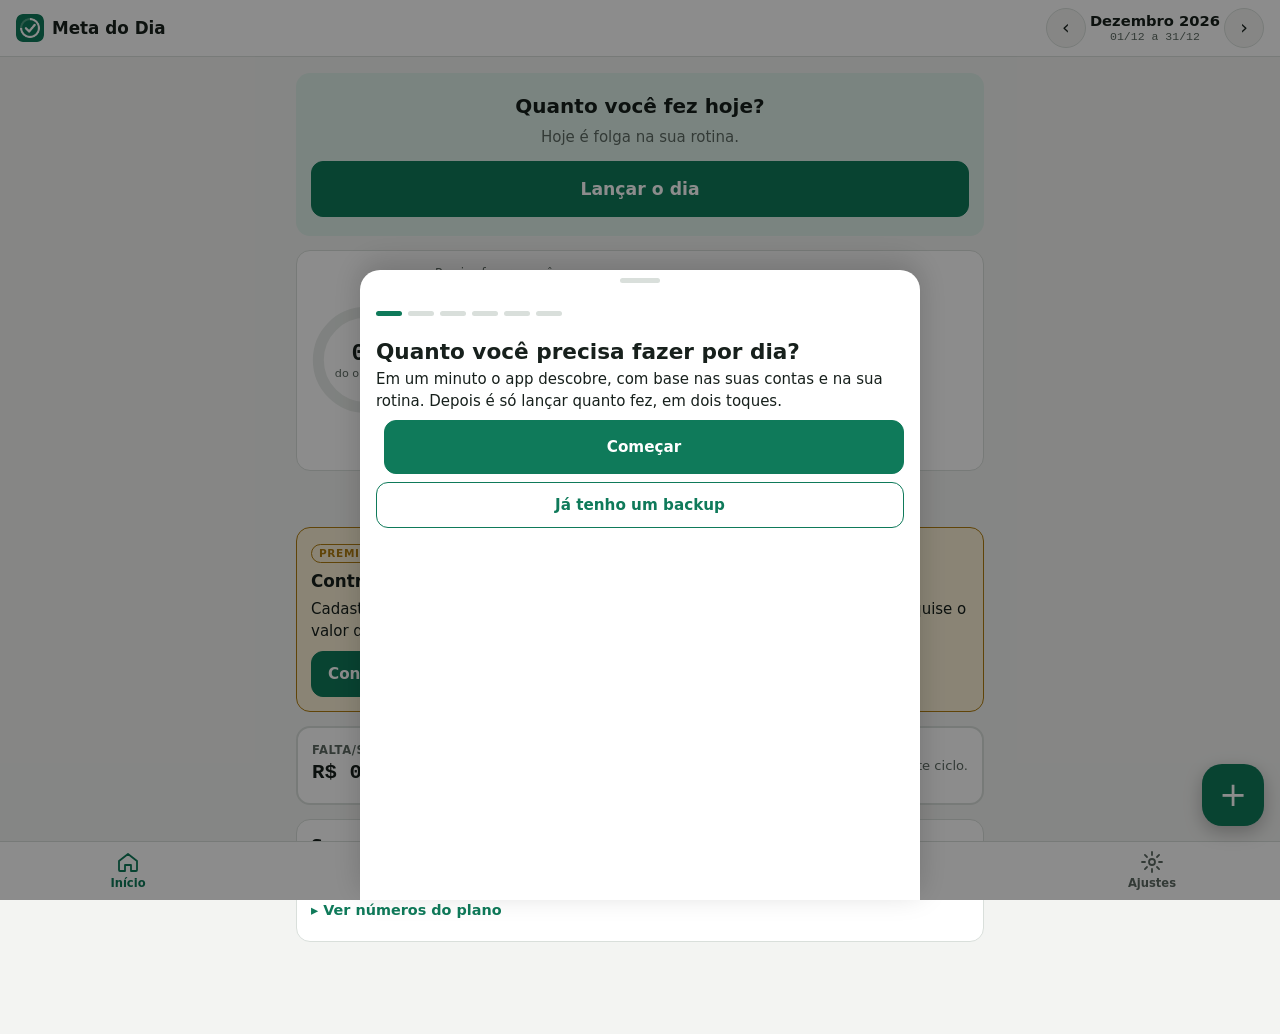
==== index.html @ c52a78ba "Publica o app Meta do Dia (PWA) Co-Authored-By: Claude Opus 5.5 <noreply@anthropic.com> Claude-Sessi" ====
<!DOCTYPE html>
<html lang="pt-BR">
<head>
<meta charset="UTF-8">
<meta name="viewport" content="width=device-width, initial-scale=1, viewport-fit=cover">
<title>Meta do Dia</title>
<meta name="description" content="Controle diário para motoristas de aplicativo: quanto faturar por dia para pagar todas as contas do mês.">
<meta name="theme-color" content="#0f7a5a">
<link rel="manifest" href="manifest.webmanifest">
<link rel="icon" href="icons/icon-192.png" type="image/png">
<link rel="apple-touch-icon" href="icons/icon-192.png">
<link rel="stylesheet" href="styles.css">
</head>
<body>
<header class="top">
  <div class="brand"><img src="icons/icon-192.png" alt="" width="28" height="28"><span>Meta do Dia</span><span class="pro-tag" id="proTag" hidden>Premium</span></div>
  <div class="cyc" aria-label="Ciclo">
    <button type="button" id="cPrev" class="ib" aria-label="Ciclo anterior">‹</button>
    <div class="cyc-txt"><strong id="cNome">–</strong><span id="cDatas" class="num"></span></div>
    <button type="button" id="cNext" class="ib" aria-label="Próximo ciclo">›</button>
  </div>
</header>

<main class="wrap">
  <!-- INÍCIO -->
  <section class="view" data-view="inicio">
    <div class="card hero" id="hero">
      <p class="hero-q">Quanto você fez hoje?</p>
      <p class="hero-meta" id="heroMeta"></p>
      <button type="button" class="btn big" id="heroBtn">Lançar o dia</button>
      <div class="pend" id="pend" hidden><span class="muted">Faltou lançar:</span><div class="chips" id="pendChips"></div></div>
    </div>

    <div class="ring-card card">
      <svg class="ring" viewBox="0 0 120 120" aria-hidden="true"><circle cx="60" cy="60" r="52" class="ring-bg"/><circle cx="60" cy="60" r="52" class="ring-fg" id="ringFg"/></svg>
      <div class="ring-txt"><span class="num" id="pPct">0%</span><small>do objetivo</small></div>
      <dl class="ring-kv">
        <dt>Precisa fazer no mês</dt><dd class="num" id="tObj">–</dd>
        <dt>Por dia de trabalho</dt><dd class="num" id="tDia">–</dd>
        <dt>Feito</dt><dd class="num" id="tFeito">–</dd>
        <dt>Falta</dt><dd class="num" id="tFalta">–</dd>
      </dl>
    </div>
    <p class="muted center" id="tFaltaNote"></p>

    <div class="card upsell" id="upInicio">
      <span class="pro-tag">Premium</span>
      <h2>Controle suas finanças completas</h2>
      <p>Cadastre cartões, empréstimos, aluguel e dívidas parceladas, um por um. E pesquise o valor do seu carro na Tabela FIPE, o IPVA e os preços de oficinas perto de você.</p>
      <button type="button" class="btn" data-premium>Conhecer o Premium</button>
    </div>

    <div class="card fs" id="fsBox">
      <div><span class="lbl">Falta/Sobra nos dias lançados</span><span class="val num" id="tFS">–</span></div>
      <span class="note" id="tFSNote"></span>
    </div>

    <div class="card" id="porApp" hidden>
      <h2>Quanto veio de cada aplicativo</h2>
      <dl class="kv" id="porAppKv"></dl>
    </div>

    <div class="card" id="analise">
      <h2>Seu plano dá conta?</h2>
      <p id="aPlano"></p>
      <details class="mais"><summary>Ver números do plano</summary><dl class="kv" id="aKv"></dl></details>
    </div>
  </section>

  <!-- DIAS -->
  <section class="view" data-view="dias" hidden>
    <p class="muted">Toque num dia para lançar ou corrigir.</p>
    <div class="list" id="rows"></div>
  </section>

  <!-- CONTAS -->
  <section class="view" data-view="contas" hidden>
    <div class="card">
      <h2>Resumo de <span id="resumoNome"></span></h2>
      <dl class="kv" id="resumoContas"></dl>
    </div>

    <div class="card">
      <div class="h-row"><h2>Custos do carro</h2><button type="button" class="btn tiny" id="btnPesquisa">Pesquisar preços <span class="pro-mini">PRO</span></button></div>
      <p class="muted">Toque num atalho para adicionar. O combustível fica separado, abaixo.</p>
      <div class="chips add" id="chipsCarro"></div>
      <div id="listaCarro" class="items"></div>
    </div>

    <div class="card">
      <h2>Combustível e custo por km</h2>
      <p class="muted">No lançamento do dia você informa quanto gastou de combustível. O app calcula a sua média por km.</p>
      <div id="combBox" class="wz-st"></div>
      <p class="muted" id="combReal"></p>
      <div id="rkmBox" class="wz-st"></div>
      <p class="muted" id="rkmReal"></p>
      <dl class="kv" id="kmRes"></dl>
      <p class="muted" id="kmDica"></p>
      <p class="muted">Óleo, pneus e alinhamento podem ser cadastrados "a cada X km" em Custos do carro. Eles entram aqui.</p>
    </div>

    <!-- Grátis: um número só -->
    <div class="card" id="cardCasa">
      <h2>Sua meta mensal</h2>
      <label>Quanto quer que sobre no mês (R$)<input type="text" inputmode="decimal" id="cfgRetirada" placeholder="0,00"></label>
      <p class="muted">O que você quer tirar limpo, depois do carro e do combustível, para pagar suas contas e para você. O app soma com os custos do carro e calcula quanto fazer por dia e por mês.</p>
    </div>
    <div class="card upsell" id="cardUpsell">
      <h2>Deseja ter controle das suas finanças completas?</h2>
      <p>Com o Premium você cadastra cada conta separada: cartões de crédito, empréstimos, aluguel, contas de casa e dívidas parceladas, e o app avisa quando cada uma termina.</p>
      <button type="button" class="btn" data-premium>Conhecer o Premium</button>
    </div>

    <!-- Premium: finanças completas -->
    <div id="premiumContas" hidden>
      <div class="card">
        <h2>Contas da casa e dívidas</h2>
        <div class="chips add" id="chipsCasa"></div>
        <div id="listaCasa" class="items"></div>
      </div>
      <div class="card">
        <h2>Faturas e contas só de <span class="nomeCiclo"></span></h2>
        <p class="muted">Valores que mudam todo mês, como a fatura de cada cartão.</p>
        <div id="listaExtra" class="items"></div>
        <div class="row-btns">
          <button type="button" class="btn ghost" id="addExtra">+ Fatura ou conta</button>
          <button type="button" class="btn ghost" id="copiaExtra">Copiar do ciclo anterior</button>
        </div>
      </div>
      <div class="card">
        <h2>Outras entradas</h2>
        <p class="muted">Salário, pensão, aluguel recebido. Reduz o que você precisa faturar.</p>
        <div id="listaEnt" class="items"></div>
        <button type="button" class="btn ghost" id="addEnt">+ Entrada</button>
      </div>
    </div>
  </section>

  <!-- ROTINA -->
  <section class="view" data-view="rotina" hidden>
    <div class="card">
      <h2>Dias que você roda</h2>
      <p class="muted">Toque no dia para ligar ou desligar. Ajuste as horas e quanto faz por hora com − e +.</p>
      <div id="rotina" class="rot"></div>
      <p class="sum" id="rotSoma"></p>
    </div>
    <div class="card">
      <h2>Datas especiais</h2>
      <p class="muted">Jogos, shows, feriados. A meta da data especial substitui a da rotina naquele dia.</p>
      <div id="listaEsp" class="items"></div>
      <button type="button" class="btn ghost" id="addEsp">+ Data especial</button>
    </div>
  </section>

  <!-- AJUSTES -->
  <section class="view" data-view="ajustes" hidden>
    <div class="card" id="cardPremium"></div>
    <div class="card">
      <h2>Ciclo</h2>
      <p class="muted">O ciclo é o seu "mês": vai do dia em que as contas vencem até a véspera do próximo vencimento.</p>
      <div class="chips" id="chipsDia"></div>
      <p class="muted" id="cfgDiaDica"></p>
      <label>Começar a contar em <span class="opt">opcional</span><input type="date" id="cfgInicio"></label>
    </div>
    <div class="card">
      <h2>Backup</h2>
      <p class="muted">Seus dados ficam só neste celular. Faça um backup de vez em quando e guarde no Drive ou no WhatsApp.</p>
      <div class="row-btns">
        <button type="button" class="btn" id="bkExport">Salvar backup</button>
        <label class="btn ghost file">Importar backup<input type="file" id="bkImport" accept="application/json,.json"></label>
      </div>
      <p class="status" id="bkStatus" role="status"></p>
    </div>
    <div class="card">
      <h2>Aparência</h2>
      <div class="seg" id="tema" role="radiogroup" aria-label="Tema">
        <button type="button" data-t="auto">Automático</button><button type="button" data-t="light">Claro</button><button type="button" data-t="dark">Escuro</button>
      </div>
    </div>
    <div class="card">
      <h2>Sobre</h2>
      <p class="muted">Meta do Dia não tem ligação com Uber, 99, inDrive ou outra empresa. Seus dados ficam no seu aparelho. <a href="privacidade.html">Política de privacidade</a>.</p>
      <div class="row-btns">
        <button type="button" class="btn ghost" id="refazer">Refazer configuração inicial</button>
        <button type="button" class="btn danger" id="apagar">Apagar todos os dados</button>
      </div>
    </div>
  </section>
</main>

<button type="button" class="fab" id="fab" aria-label="Lançar o dia">+</button>

<nav class="tabbar" id="tabbar" aria-label="Seções">
  <button type="button" data-go="inicio"><svg viewBox="0 0 24 24" aria-hidden="true"><path d="M3 11l9-7 9 7v9a1 1 0 0 1-1 1h-5v-6H9v6H4a1 1 0 0 1-1-1z"/></svg>Início</button>
  <button type="button" data-go="dias"><svg viewBox="0 0 24 24" aria-hidden="true"><path d="M4 5h16v15H4zM4 9h16M8 3v4M16 3v4"/></svg>Dias</button>
  <button type="button" data-go="contas"><svg viewBox="0 0 24 24" aria-hidden="true"><path d="M6 3h12v18l-3-2-3 2-3-2-3 2zM9 8h6M9 12h6"/></svg>Contas</button>
  <button type="button" data-go="rotina"><svg viewBox="0 0 24 24" aria-hidden="true"><circle cx="12" cy="12" r="9"/><path d="M12 7v5l3 2"/></svg>Rotina</button>
  <button type="button" data-go="ajustes"><svg viewBox="0 0 24 24" aria-hidden="true"><circle cx="12" cy="12" r="3"/><path d="M12 2v3M12 19v3M2 12h3M19 12h3M4.9 4.9l2.1 2.1M17 17l2.1 2.1M4.9 19.1L7 17M17 7l2.1-2.1"/></svg>Ajustes</button>
</nav>

<!-- Folha do teclado: lançar um dia -->
<div class="sheet" id="padSheet" hidden>
  <div class="sheet-bg" data-close></div>
  <div class="sheet-box" role="dialog" aria-modal="true" aria-labelledby="padTitulo">
    <div class="grab"></div>
    <div class="pad-head">
      <div><strong id="padTitulo">Hoje</strong><span class="muted" id="padSub"></span></div>
      <button type="button" class="ib" data-close aria-label="Fechar">✕</button>
    </div>
    <div class="chips" id="padDias"></div>
    <div class="seg sm" id="padModo" role="radiogroup" aria-label="Formato do lançamento"><button type="button" data-m="rapido">Rápido</button><button type="button" data-m="detalhado">Detalhado</button></div>
    <div id="padDet" hidden>
      <div class="pad-apps" id="padApps"></div>
      <div class="part-head"><span>Corridas particulares</span><button type="button" class="btn tiny" id="padAddPart">+ Corrida particular</button></div>
      <div id="padPart" class="parts"></div>
    </div>
    <div class="pad-fields">
      <button type="button" class="pf on" id="fVal"><small>Faturamento</small><output class="num" id="padDisplay">R$ 0,00</output></button>
      <button type="button" class="pf" id="fKm"><small>Km rodados</small><output class="num" id="padKmOut">0 km</output></button>
      <button type="button" class="pf" id="fComb"><small>Combustível</small><output class="num" id="padCombOut">R$ 0,00</output></button>
    </div>
    <p class="muted center pad-lucro" id="padLucro"></p>
    <div class="chips" id="padAtalhos"></div>
    <details class="mais" id="padMais"><summary>Horas rodadas <span class="opt">opcional</span></summary>
      <div class="stepper" id="padHoras"></div>
    </details>
    <div class="keys" id="keys"></div>
    <button type="button" class="btn big" id="padSalvar">Salvar</button>
  </div>
</div>

<!-- Folha genérica (configuração inicial, premium, pesquisa) -->
<div class="sheet" id="sheet" hidden>
  <div class="sheet-bg" data-close></div>
  <div class="sheet-box tall" role="dialog" aria-modal="true">
    <div class="grab"></div>
    <div id="sheetBody"></div>
  </div>
</div>

<div class="toast" id="toast" role="status" aria-live="polite" hidden></div>

<script src="premium.js"></script>
<script src="app.js"></script>
</body>
</html>
---- styles.css ----
/* Meta do Dia: fontes do sistema (funciona offline), cores em tokens, claro e escuro */
:root{
  --bg:#f3f4f2; --surface:#ffffff; --fg:#17201c; --muted:#5d6a63; --line:#d9dfdb;
  --accent:#0f7a5a; --accent-fg:#ffffff; --accent-soft:#dff1ea; --good:#137a43; --good-bg:#e3f4ea; --bad:#b4372b; --bad-bg:#fbe7e4;
  --warn:#9a5b00; --warn-bg:#fdf0d9; --chip:#e8ece9; --gold:#b07d10; --gold-bg:#fbf1d6;
  --font:system-ui,-apple-system,"Segoe UI",Roboto,sans-serif; --num:ui-monospace,"Roboto Mono",monospace;
  --shadow:0 -8px 30px rgba(0,0,0,.18);
  color-scheme:light;
}
@media (prefers-color-scheme:dark){:root:not([data-theme="light"]){
  --bg:#111614; --surface:#19201d; --fg:#e7ece9; --muted:#9aa8a0; --line:#2c3632;
  --accent:#3cc497; --accent-fg:#06140f; --accent-soft:#183a2e; --good:#5fd48f; --good-bg:#16301f; --bad:#ff8a7a; --bad-bg:#3a1c18;
  --warn:#f2b45a; --warn-bg:#3a2a12; --chip:#242d29; --gold:#e8bd55; --gold-bg:#352a10; --shadow:0 -8px 30px rgba(0,0,0,.5); color-scheme:dark}}
:root[data-theme="dark"]{
  --bg:#111614; --surface:#19201d; --fg:#e7ece9; --muted:#9aa8a0; --line:#2c3632;
  --accent:#3cc497; --accent-fg:#06140f; --accent-soft:#183a2e; --good:#5fd48f; --good-bg:#16301f; --bad:#ff8a7a; --bad-bg:#3a1c18;
  --warn:#f2b45a; --warn-bg:#3a2a12; --chip:#242d29; --gold:#e8bd55; --gold-bg:#352a10; --shadow:0 -8px 30px rgba(0,0,0,.5); color-scheme:dark}
*,*::before,*::after{box-sizing:border-box}
html{-webkit-text-size-adjust:100%}
body{margin:0;background:var(--bg);color:var(--fg);font-family:var(--font);font-size:15px;line-height:1.45;
  padding-bottom:calc(76px + env(safe-area-inset-bottom));-webkit-tap-highlight-color:transparent}
body.travado{overflow:hidden}
h2{font-size:1.05rem;margin:0 0 6px;font-weight:700}
h3{font-size:.95rem;margin:0 0 8px}
p{margin:0 0 8px}
.muted,.hint{color:var(--muted);font-size:.86rem}
.center{text-align:center}
.num{font-family:var(--num);font-variant-numeric:tabular-nums}
.opt{font-weight:400;color:var(--muted);font-size:.75rem}
a{color:var(--accent)}
button{font-family:inherit;color:inherit}
:focus-visible{outline:2px solid var(--accent);outline-offset:2px}
[hidden]{display:none!important}

.top{position:sticky;top:0;z-index:5;background:var(--surface);border-bottom:1px solid var(--line);
  padding:calc(8px + env(safe-area-inset-top)) 16px 8px;display:flex;align-items:center;justify-content:space-between;gap:10px}
.brand{display:flex;align-items:center;gap:8px;font-weight:800;font-size:1.05rem;min-width:0}
.brand img{border-radius:7px}
.pro-tag{font-size:.66rem;font-weight:800;letter-spacing:.06em;text-transform:uppercase;background:var(--gold-bg);color:var(--gold);border:1px solid var(--gold);padding:1px 7px;border-radius:999px}
.pro-mini{font-size:.62rem;font-weight:800;background:var(--gold-bg);color:var(--gold);padding:0 5px;border-radius:4px;margin-left:4px}
.cyc{display:flex;align-items:center;gap:4px}
.cyc-txt{display:grid;text-align:center;line-height:1.15;min-width:100px}
.cyc-txt strong{font-size:.92rem}
.cyc-txt span{font-size:.72rem;color:var(--muted)}
.ib{width:40px;height:40px;flex:none;border-radius:999px;border:1px solid var(--line);background:var(--bg);color:var(--fg);font-size:1.2rem;line-height:1;cursor:pointer}

.wrap{max-width:720px;margin:0 auto;padding:16px}
.view{display:grid;gap:14px}
.view>*,.items>*,.item>*,.r1>*,.r2>*{min-width:0}
.card{background:var(--surface);border:1px solid var(--line);border-radius:14px;padding:14px}
.h-row{display:flex;justify-content:space-between;align-items:center;gap:8px;margin-bottom:6px}
.h-row h2{margin:0}
.lnk{background:none;border:0;padding:0;color:var(--accent);font:inherit;font-weight:700;text-decoration:underline;cursor:pointer;text-align:left}

/* Início */
.hero{display:grid;gap:6px;text-align:center;padding:18px 14px;background:var(--accent-soft);border-color:transparent}
.hero-q{font-size:1.25rem;font-weight:800;margin:0}
.hero-meta{color:var(--muted);margin:0 0 6px}
.pend{display:grid;gap:6px;margin-top:6px;justify-items:center}
.ring-card{display:grid;grid-template-columns:120px 1fr;gap:14px;align-items:center;position:relative}
.ring{width:120px;height:120px;transform:rotate(-90deg)}
.ring circle{fill:none;stroke-width:12}
.ring-bg{stroke:var(--chip)}
.ring-fg{stroke:var(--accent);stroke-linecap:round;stroke-dasharray:326.73;stroke-dashoffset:326.73;transition:stroke-dashoffset .5s}
.ring-txt{position:absolute;left:14px;top:50%;width:120px;transform:translateY(-50%);display:grid;text-align:center;line-height:1.1}
.ring-txt span{font-size:1.5rem;font-weight:800}
.ring-txt small{font-size:.7rem;color:var(--muted)}
.ring-kv{display:grid;grid-template-columns:auto 1fr;gap:4px 10px;margin:0;font-size:.9rem}
.ring-kv dt{color:var(--muted)}
.ring-kv dd{margin:0;text-align:right;font-weight:700;overflow-wrap:anywhere}
.fs{display:flex;justify-content:space-between;align-items:center;gap:10px;flex-wrap:wrap;border-width:2px}
.fs>div{display:grid}
.fs .lbl{font-size:.72rem;text-transform:uppercase;letter-spacing:.05em;color:var(--muted);font-weight:700}
.fs .val{font-size:1.3rem;font-weight:800}
.fs .note{font-size:.82rem;color:var(--muted)}
.fs.pos{background:var(--good-bg);border-color:var(--good)} .fs.pos .val{color:var(--good)}
.fs.neg{background:var(--bad-bg);border-color:var(--bad)} .fs.neg .val{color:var(--bad)}
details.mais>summary{cursor:pointer;color:var(--accent);font-weight:700;font-size:.9rem;padding:6px 0;list-style:none}
details.mais>summary::-webkit-details-marker{display:none}
details.mais>summary::before{content:"▸ "}
details.mais[open]>summary::before{content:"▾ "}

.kv{display:grid;grid-template-columns:1fr auto;gap:6px 12px;margin:8px 0 0}
.kv dt{color:var(--muted);font-size:.9rem}
.kv dd{margin:0;text-align:right;font-family:var(--num);font-variant-numeric:tabular-nums}
.kv .tot{font-weight:800;color:var(--fg);border-top:1px solid var(--line);padding-top:8px;font-size:1rem}
.pos{color:var(--good)} .neg{color:var(--bad)} .warn-t{color:var(--warn);font-family:var(--font);font-size:.8rem;font-weight:700}

/* Botões, chips, campos */
label{display:grid;gap:4px;font-size:.82rem;color:var(--muted);font-weight:600}
input,select{font:1rem var(--font);padding:10px;border:1px solid var(--line);border-radius:10px;background:var(--bg);color:var(--fg);min-width:0;width:100%;min-height:46px}
input[inputmode="decimal"],input[inputmode="numeric"]{font-family:var(--num)}
.btn{font:700 .95rem var(--font);background:var(--accent);color:var(--accent-fg);border:1px solid var(--accent);border-radius:12px;padding:11px 16px;cursor:pointer;min-height:46px;display:inline-flex;align-items:center;justify-content:center;gap:4px;text-decoration:none}
.btn.big{min-height:56px;font-size:1.08rem;width:100%}
.btn.tiny{min-height:34px;padding:4px 10px;font-size:.8rem;border-radius:999px;background:transparent;color:var(--accent)}
.btn.ghost{background:transparent;color:var(--accent)}
.btn.danger{background:transparent;color:var(--bad);border-color:var(--bad)}
.btn:disabled{opacity:.45;cursor:not-allowed}
.btn.file{position:relative;overflow:hidden}
.btn.file input{position:absolute;inset:0;opacity:0;cursor:pointer}
.btn.wide{width:100%;margin-top:8px}
.row-btns{display:flex;flex-wrap:wrap;gap:8px}
.status{font-size:.85rem;color:var(--muted);min-height:1.2em;margin:8px 0 0}
.chips{display:flex;flex-wrap:wrap;gap:8px}
.chip{display:inline-flex;align-items:center;min-height:40px;padding:6px 14px;border-radius:999px;border:1px solid var(--line);background:var(--surface);color:var(--fg);font-size:.9rem;font-weight:600;cursor:pointer;text-decoration:none;position:relative}
.chip.on,.chip[aria-pressed="true"]{background:var(--accent);border-color:var(--accent);color:var(--accent-fg)}
.chip.ok{border-color:var(--good);color:var(--good);background:var(--good-bg)}
.chip.warn{border-color:var(--warn);color:var(--warn);background:var(--warn-bg)}
.chip.add{border-style:dashed;color:var(--accent);min-height:36px;font-size:.85rem;padding:4px 12px}
.chip.date input{position:absolute;inset:0;opacity:0;width:100%;min-height:0;cursor:pointer}
.chips.big .chip{min-height:48px;min-width:64px;justify-content:center;font-size:1rem}
.chips.add{margin:4px 0 10px}

.stepper{display:grid;gap:4px}
.stepper.inline{display:inline-grid}
.st-rot{font-size:.82rem;color:var(--muted);font-weight:600}
.st-box{display:grid;grid-template-columns:44px minmax(64px,1fr) 44px;align-items:center;border:1px solid var(--line);border-radius:12px;background:var(--bg);overflow:hidden}
.st-box button{height:44px;border:0;background:var(--chip);font-size:1.35rem;font-weight:700;cursor:pointer;color:var(--accent)}
.st-box button:active{background:var(--accent);color:var(--accent-fg)}
.st-box output{text-align:center;font-weight:700;font-size:.95rem;padding:0 4px;white-space:nowrap}
.slider-row{display:flex;align-items:center;gap:12px}
.slider-row input{flex:1;accent-color:var(--accent);min-height:44px;padding:0;border:0;background:none}
.slider-row b{font-size:1.2rem;min-width:3.2em;text-align:right}
.grid2{display:grid;grid-template-columns:repeat(2,minmax(0,1fr));gap:10px;margin:6px 0}
.grid3{display:grid;grid-template-columns:repeat(3,minmax(0,1fr));gap:8px;margin:6px 0}
.seg{display:flex;border:1px solid var(--line);border-radius:12px;overflow:hidden}
.seg button{flex:1;min-height:44px;border:0;background:transparent;color:var(--fg);font-weight:600;cursor:pointer}
.seg button[aria-checked="true"]{background:var(--accent);color:var(--accent-fg)}
.seg.sm button{min-height:38px;font-size:.85rem}

/* Dias */
.list{display:grid;gap:6px}
.day{display:grid;grid-template-columns:50px 1fr auto;gap:10px;align-items:center;background:var(--surface);border:1px solid var(--line);border-radius:12px;padding:10px;text-align:left;cursor:pointer;width:100%;font:inherit}
.day:disabled{cursor:default}
.day.off{opacity:.6}
.day.today{border-color:var(--accent);border-width:2px}
.day.pend{border-color:var(--warn)}
.day.pend .v{color:var(--warn);font-family:var(--font);font-weight:700;font-size:.85rem;background:var(--warn-bg);padding:4px 10px;border-radius:999px}
.day .d{display:grid;line-height:1.1;text-align:center}
.day .d b{font-family:var(--num);font-size:.98rem}
.day .d small{color:var(--muted);font-size:.72rem;text-transform:uppercase}
.day .p{min-width:0;display:grid;gap:1px}
.day .pl{font-size:.88rem;white-space:nowrap;overflow:hidden;text-overflow:ellipsis}
.day .mt{font-size:.78rem;color:var(--muted)}
.day .ac{font-size:.76rem}
.day .v{font-weight:700;text-align:right}
.chip-s{display:inline-block;font-size:.66rem;font-weight:800;padding:0 6px;border-radius:999px;background:var(--accent);color:var(--accent-fg);margin-right:4px;vertical-align:1px}

/* Listas editáveis */
.items{display:grid;gap:8px;margin:6px 0 10px}
.item{border:1px solid var(--line);border-radius:12px;background:var(--bg)}
details.item>summary{list-style:none;display:flex;justify-content:space-between;gap:10px;align-items:center;padding:12px;cursor:pointer;min-height:50px}
details.item>summary::-webkit-details-marker{display:none}
details.item>summary .nm{flex:1;min-width:0;overflow:hidden;text-overflow:ellipsis;white-space:nowrap;font-weight:600}
details.item>summary>.num{flex:none;font-size:.9rem}
details.item>summary::after{content:"▾";color:var(--muted)}
details.item[open]>summary::after{content:"▴"}
details.item[open]>summary{border-bottom:1px solid var(--line)}
details.item>:not(summary){margin:10px 10px 0}
details.item>:last-child{margin-bottom:10px}
.r1{display:grid;grid-template-columns:1fr 112px 44px;gap:8px;align-items:end}
.r1.code{grid-template-columns:1fr auto;margin-top:6px}
.r2{display:grid;grid-template-columns:repeat(2,minmax(0,1fr));gap:8px;align-items:end}
.item .eq{font-size:.78rem;color:var(--muted)}
.item .eq:empty{display:none}
.del{width:44px;height:46px;border-radius:10px;border:1px solid var(--line);background:var(--surface);color:var(--bad);font-size:1.05rem;cursor:pointer}
.tg{font-size:.66rem;font-weight:700;padding:1px 6px;border-radius:999px;background:var(--chip);color:var(--muted);vertical-align:1px}
.empty{color:var(--muted);font-size:.86rem;font-style:italic;margin:0}
.upsell{background:var(--gold-bg);border-color:var(--gold)}
.upsell h2{color:var(--fg)}

/* Rotina */
.rot{display:grid;gap:8px;margin-top:8px}
.rd{display:grid;grid-template-columns:64px 1fr 1fr;gap:8px;align-items:end}
.rd.off{grid-template-columns:64px 1fr}
.daytg{height:68px;border-radius:12px;border:1px solid var(--accent);background:var(--accent);color:var(--accent-fg);display:grid;place-content:center;cursor:pointer;line-height:1.2}
.daytg small{font-size:.68rem;font-family:var(--num)}
.rd.off .daytg{background:var(--surface);color:var(--muted);border:1px dashed var(--line);height:48px}
.rd .st-box{grid-template-columns:38px minmax(48px,1fr) 38px}
.rd .st-box button{height:42px}
.rd .st-rot{font-size:.72rem}
.sum{margin:12px 0 0;font-size:.9rem}

/* Barra inferior e botão + */
.tabbar{position:fixed;left:0;right:0;bottom:0;z-index:20;background:var(--surface);border-top:1px solid var(--line);
  display:grid;grid-template-columns:repeat(5,1fr);padding-bottom:env(safe-area-inset-bottom)}
.tabbar button{border:0;background:none;color:var(--muted);font-size:.72rem;font-weight:600;padding:8px 0 10px;display:grid;justify-items:center;gap:2px;cursor:pointer;min-height:58px}
.tabbar svg{width:24px;height:24px;fill:none;stroke:currentColor;stroke-width:1.8;stroke-linecap:round;stroke-linejoin:round}
.tabbar button[aria-current="page"]{color:var(--accent)}
.fab{position:fixed;right:16px;bottom:calc(74px + env(safe-area-inset-bottom));z-index:21;width:62px;height:62px;border-radius:20px;border:0;
  background:var(--accent);color:var(--accent-fg);font-size:2.1rem;font-weight:400;line-height:1;cursor:pointer;box-shadow:0 6px 18px rgba(0,0,0,.25)}

/* Folhas */
.sheet{position:fixed;inset:0;z-index:40;display:flex;align-items:flex-end;justify-content:center}
.sheet-bg{position:absolute;inset:0;background:rgba(0,0,0,.45)}
.sheet-box{position:relative;width:100%;max-width:560px;background:var(--surface);border-radius:20px 20px 0 0;box-shadow:var(--shadow);
  padding:8px 16px calc(16px + env(safe-area-inset-bottom));display:grid;gap:10px;max-height:94vh;overflow:auto;animation:sobe .2s ease-out}
.sheet-box.tall{min-height:70vh;align-content:start}
@keyframes sobe{from{transform:translateY(40px);opacity:.4}to{transform:none;opacity:1}}
@media (prefers-reduced-motion:reduce){.sheet-box{animation:none}}
.grab{width:40px;height:5px;border-radius:9px;background:var(--line);justify-self:center}
.pad-head{display:flex;justify-content:space-between;align-items:center;gap:8px}
.pad-head strong{font-size:1.15rem}
.pad-display{display:block;text-align:center;font-size:2.4rem;font-weight:800;padding:6px 0;letter-spacing:-.02em}
.pad-display.zero{color:var(--muted)}
.keys{display:grid;grid-template-columns:repeat(3,1fr);gap:8px}
.key{height:58px;border-radius:14px;border:0;background:var(--chip);font:700 1.5rem var(--num);cursor:pointer;color:var(--fg)}
.key:active{background:var(--accent);color:var(--accent-fg)}
.key.bs{font-family:var(--font);font-size:1.3rem}
@media (max-height:700px){.key{height:48px}.pad-display{font-size:2rem;padding:0}}

/* Configuração inicial, premium, pesquisa */
.wz-top{display:flex;justify-content:space-between;align-items:center;gap:8px;min-height:40px}
.dots{display:flex;gap:6px}
.dots i{width:26px;height:5px;border-radius:9px;background:var(--line)}
.dots i.on{background:var(--accent)}
.wz-h{font-size:1.35rem;line-height:1.2;margin:6px 0 4px}
.wz-nav{display:grid;grid-template-columns:auto 1fr;gap:8px;margin-top:8px}
.wz-nav .btn:last-child{min-height:54px}
.wz-vals{display:grid;gap:8px}
.wz-val{grid-template-columns:1fr 130px;align-items:center;color:var(--fg);font-size:.92rem}
.wz-val small{color:var(--muted);font-weight:400;display:block}
.wz-st{display:grid;gap:10px;margin-top:6px}
.big-in{display:flex;align-items:center;gap:8px;border:2px solid var(--accent);border-radius:14px;padding:4px 14px;background:var(--bg)}
.big-in span{font-size:1.4rem;color:var(--muted);font-weight:700}
.big-in input{border:0;background:none;font-size:1.8rem;font-weight:800;padding:8px 0}
.big-in input:focus-visible{outline:none}
.wz-res{display:grid;gap:4px;text-align:center;background:var(--accent-soft);border-radius:14px;padding:16px}
.wz-res>b{font-size:2rem;color:var(--accent)}
.beneficios{margin:0;padding-left:20px;display:grid;gap:8px}
.planos{display:grid;gap:8px}
.pq{border-top:1px solid var(--line);padding-top:12px;display:grid;gap:8px}
.pq-res{display:grid;gap:2px;align-content:end}
.pq-res b{font-size:1.3rem}

.toast{position:fixed;left:16px;right:16px;bottom:calc(148px + env(safe-area-inset-bottom));z-index:50;max-width:520px;margin:0 auto;
  background:var(--fg);color:var(--bg);border-radius:14px;padding:12px 14px;display:flex;align-items:center;justify-content:space-between;gap:10px;font-weight:600;box-shadow:0 6px 18px rgba(0,0,0,.3)}
.toast button{background:none;border:1px solid currentColor;color:inherit;border-radius:999px;padding:6px 12px;font-weight:700;cursor:pointer;white-space:nowrap}
.ring-card{grid-template-columns:110px 1fr}
.ring{width:110px;height:110px}
.ring-txt{width:110px}
.ring-kv{grid-template-columns:1fr;gap:0}
.ring-kv dt{font-size:.75rem}
.ring-kv dd{text-align:left;font-size:1.05rem;margin-bottom:6px}
.brand span{white-space:nowrap}
@media (max-width:440px){.top .pro-tag{display:none}}
.wz-res2{display:grid;grid-template-columns:1fr 1fr;gap:10px}
.wz-res2>div{display:grid;gap:2px;text-align:center;background:var(--accent-soft);border-radius:14px;padding:14px 8px}
.wz-res2 b{font-size:1.45rem;color:var(--accent);overflow-wrap:anywhere}
.upsell .pro-tag{display:inline-block;margin-bottom:6px}
.chip.locked{color:var(--muted)}
.pad-fields{display:grid;grid-template-columns:1fr 1fr;gap:8px}
.pad-fields .pf:first-child{grid-column:1/-1}
.pf{display:grid;gap:0;text-align:left;border:2px solid var(--line);border-radius:14px;background:var(--bg);padding:8px 12px;cursor:pointer;min-width:0}
.pf small{font-size:.75rem;color:var(--muted);font-weight:700}
.pf output{font-size:1.7rem;font-weight:800;white-space:nowrap;overflow:hidden;text-overflow:ellipsis}
.pf.zero output{color:var(--muted)}
.pf.on{border-color:var(--accent);background:var(--surface)}
.pad-lucro{min-height:1.3em;margin:0;font-size:.85rem}
.treme{animation:treme .3s}
@keyframes treme{25%{transform:translateX(-6px)}75%{transform:translateX(6px)}}
#kmSt .st-box{grid-template-columns:38px minmax(48px,1fr) 38px}
@media (max-height:700px){.pf output{font-size:1.4rem}}
.pad-apps{display:grid;grid-template-columns:repeat(2,minmax(0,1fr));gap:8px}
.pf.sm{padding:6px 10px;border-width:2px}
.pf.sm output{font-size:1.15rem}
.pf.add{border-style:dashed;color:var(--accent);font-weight:700;align-content:center}
.pf.total{background:var(--accent-soft);border-color:transparent;cursor:default}
.part-head{display:flex;justify-content:space-between;align-items:center;margin-top:10px;font-weight:700;font-size:.9rem}
.parts{display:grid;gap:6px;margin-top:6px}
.part{display:grid;grid-template-columns:1fr auto 44px;gap:8px;align-items:center;background:var(--bg);border:1px solid var(--line);border-radius:12px;padding:6px 6px 6px 12px}
.part .nm{min-width:0;display:grid;font-size:.88rem;overflow:hidden;text-overflow:ellipsis;white-space:nowrap}
.part small{color:var(--muted);font-size:.75rem}
.part .del{height:40px}
/* Tela de venda do Premium */
.sheet-box.venda-box{padding-top:0}
.sheet-box.venda-box .grab{position:absolute;top:8px;left:50%;transform:translateX(-50%);z-index:1;background:rgba(255,255,255,.5)}
.venda{display:grid;gap:14px;margin:0 -16px}
.venda>*{margin:0 16px}
.v-hero{margin:0;padding:22px 16px 20px;background:linear-gradient(150deg,#0b5e45 0%,#0f7a5a 55%,#2a9a74 100%);color:#fff;border-radius:20px 20px 0 0}
.v-hero .ib{background:rgba(255,255,255,.15);border-color:transparent;color:#fff}
.v-hero .pro-tag{background:#f7d774;color:#4a3500;border-color:#f7d774}
.v-hero h2{font-size:1.5rem;line-height:1.2;margin:14px 0 8px;text-wrap:balance}
.v-hero p{margin:0;opacity:.92;font-size:.95rem}
.v-ok{background:var(--good-bg);color:var(--good);border-radius:12px;padding:12px}
.v-ben{display:grid;gap:12px}
.v-b{display:grid;grid-template-columns:44px 1fr;gap:12px;align-items:start}
.v-b b{font-size:1rem}
.v-b p{margin:2px 0 0;color:var(--muted);font-size:.88rem}
.v-ic{width:44px;height:44px;border-radius:12px;background:var(--accent-soft);color:var(--accent);display:grid;place-items:center}
.v-ic svg{width:24px;height:24px;fill:none;stroke:currentColor;stroke-width:1.8;stroke-linecap:round;stroke-linejoin:round}
.v-ancora{background:var(--gold-bg);border:1px solid var(--gold);border-radius:12px;padding:12px;font-size:.92rem;text-align:center}
.v-planos{display:grid;gap:10px}
.v-plano{position:relative;display:grid;grid-template-columns:22px 1fr auto;gap:10px;align-items:center;text-align:left;width:100%;padding:14px 12px;border:2px solid var(--line);border-radius:14px;background:var(--surface);cursor:pointer;font:inherit;color:var(--fg)}
.v-plano.on{border-color:var(--accent);background:var(--accent-soft)}
.v-radio{width:20px;height:20px;border-radius:50%;border:2px solid var(--line)}
.v-plano.on .v-radio{border:6px solid var(--accent)}
.v-nome,.v-preco{display:grid;line-height:1.25}
.v-nome small{color:var(--good);font-weight:700;font-size:.8rem}
.v-preco{text-align:right}
.v-preco b{font-size:1.1rem}
.v-preco small{color:var(--muted);font-size:.75rem}
.v-selo{position:absolute;top:-10px;right:12px;background:var(--gold);color:#fff;font-size:.68rem;font-weight:800;text-transform:uppercase;letter-spacing:.05em;padding:2px 8px;border-radius:999px}
:root[data-theme="dark"] .v-selo{color:#2a1f00}
.v-cta{font-size:1.1rem;min-height:58px;box-shadow:0 6px 18px rgba(15,122,90,.35)}
.v-conf{text-align:center;font-size:.8rem;color:var(--muted);margin:-4px 16px 0}
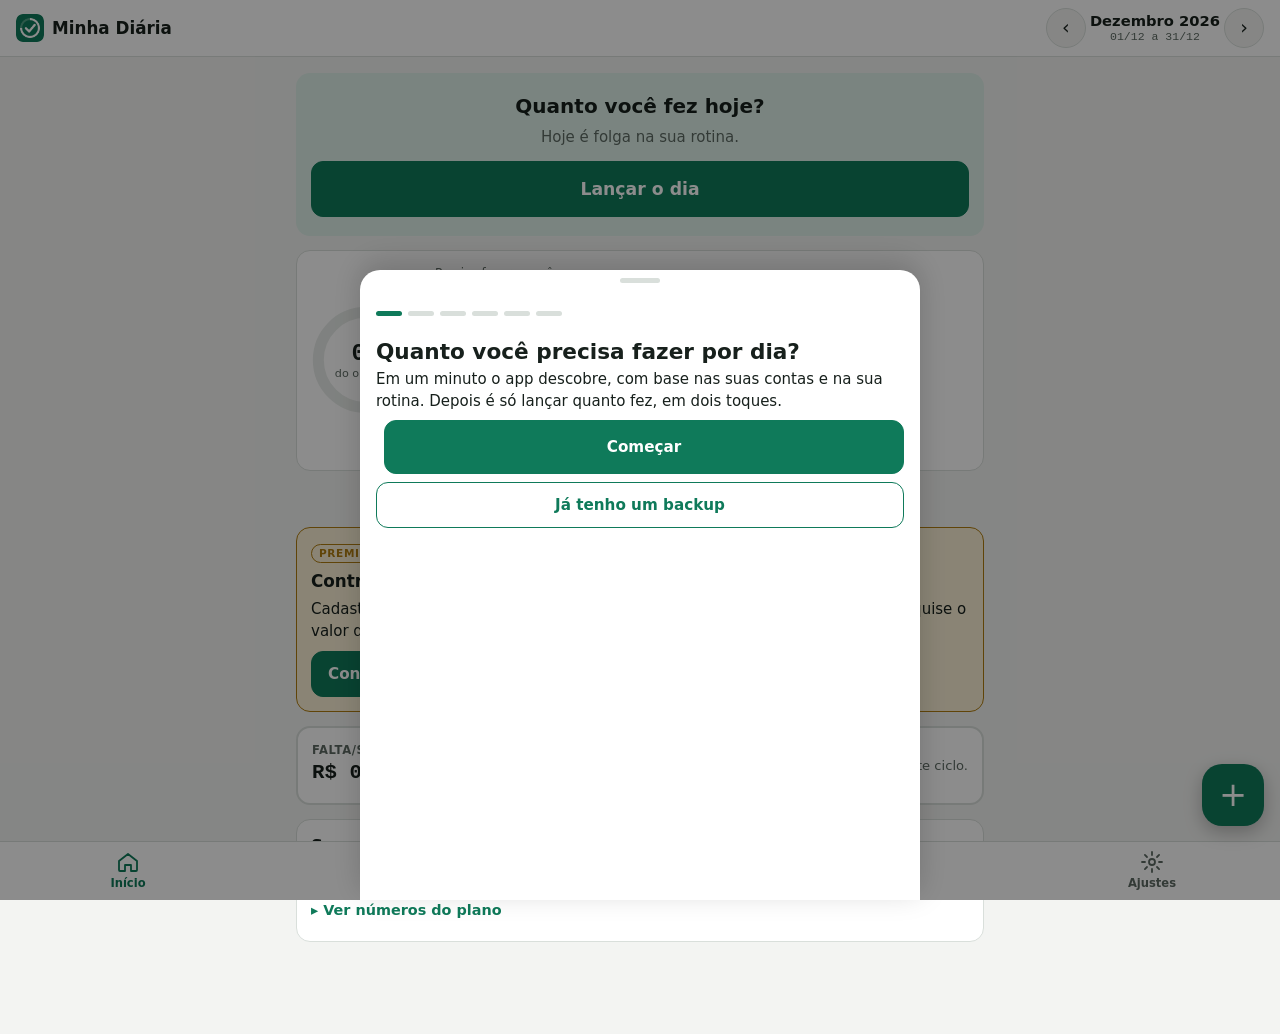
==== commit ff8614b3: "Renomeia o app para Minha Diária Co-Authored-By: Claude Opus 5.5 <noreply@anthropic.com> Claude-Sess" ====
--- a/index.html
+++ b/index.html
@@ -3,7 +3,7 @@
 <head>
 <meta charset="UTF-8">
 <meta name="viewport" content="width=device-width, initial-scale=1, viewport-fit=cover">
-<title>Meta do Dia</title>
+<title>Minha Diária</title>
 <meta name="description" content="Controle diário para motoristas de aplicativo: quanto faturar por dia para pagar todas as contas do mês.">
 <meta name="theme-color" content="#0f7a5a">
 <link rel="manifest" href="manifest.webmanifest">
@@ -13,7 +13,7 @@
 </head>
 <body>
 <header class="top">
-  <div class="brand"><img src="icons/icon-192.png" alt="" width="28" height="28"><span>Meta do Dia</span><span class="pro-tag" id="proTag" hidden>Premium</span></div>
+  <div class="brand"><img src="icons/icon-192.png" alt="" width="28" height="28"><span>Minha Diária</span><span class="pro-tag" id="proTag" hidden>Premium</span></div>
   <div class="cyc" aria-label="Ciclo">
     <button type="button" id="cPrev" class="ib" aria-label="Ciclo anterior">‹</button>
     <div class="cyc-txt"><strong id="cNome">–</strong><span id="cDatas" class="num"></span></div>
@@ -179,7 +179,7 @@
     </div>
     <div class="card">
       <h2>Sobre</h2>
-      <p class="muted">Meta do Dia não tem ligação com Uber, 99, inDrive ou outra empresa. Seus dados ficam no seu aparelho. <a href="privacidade.html">Política de privacidade</a>.</p>
+      <p class="muted">O app Minha Diária não tem ligação com Uber, 99, inDrive ou outra empresa. Seus dados ficam no seu aparelho. <a href="privacidade.html">Política de privacidade</a>.</p>
       <div class="row-btns">
         <button type="button" class="btn ghost" id="refazer">Refazer configuração inicial</button>
         <button type="button" class="btn danger" id="apagar">Apagar todos os dados</button>
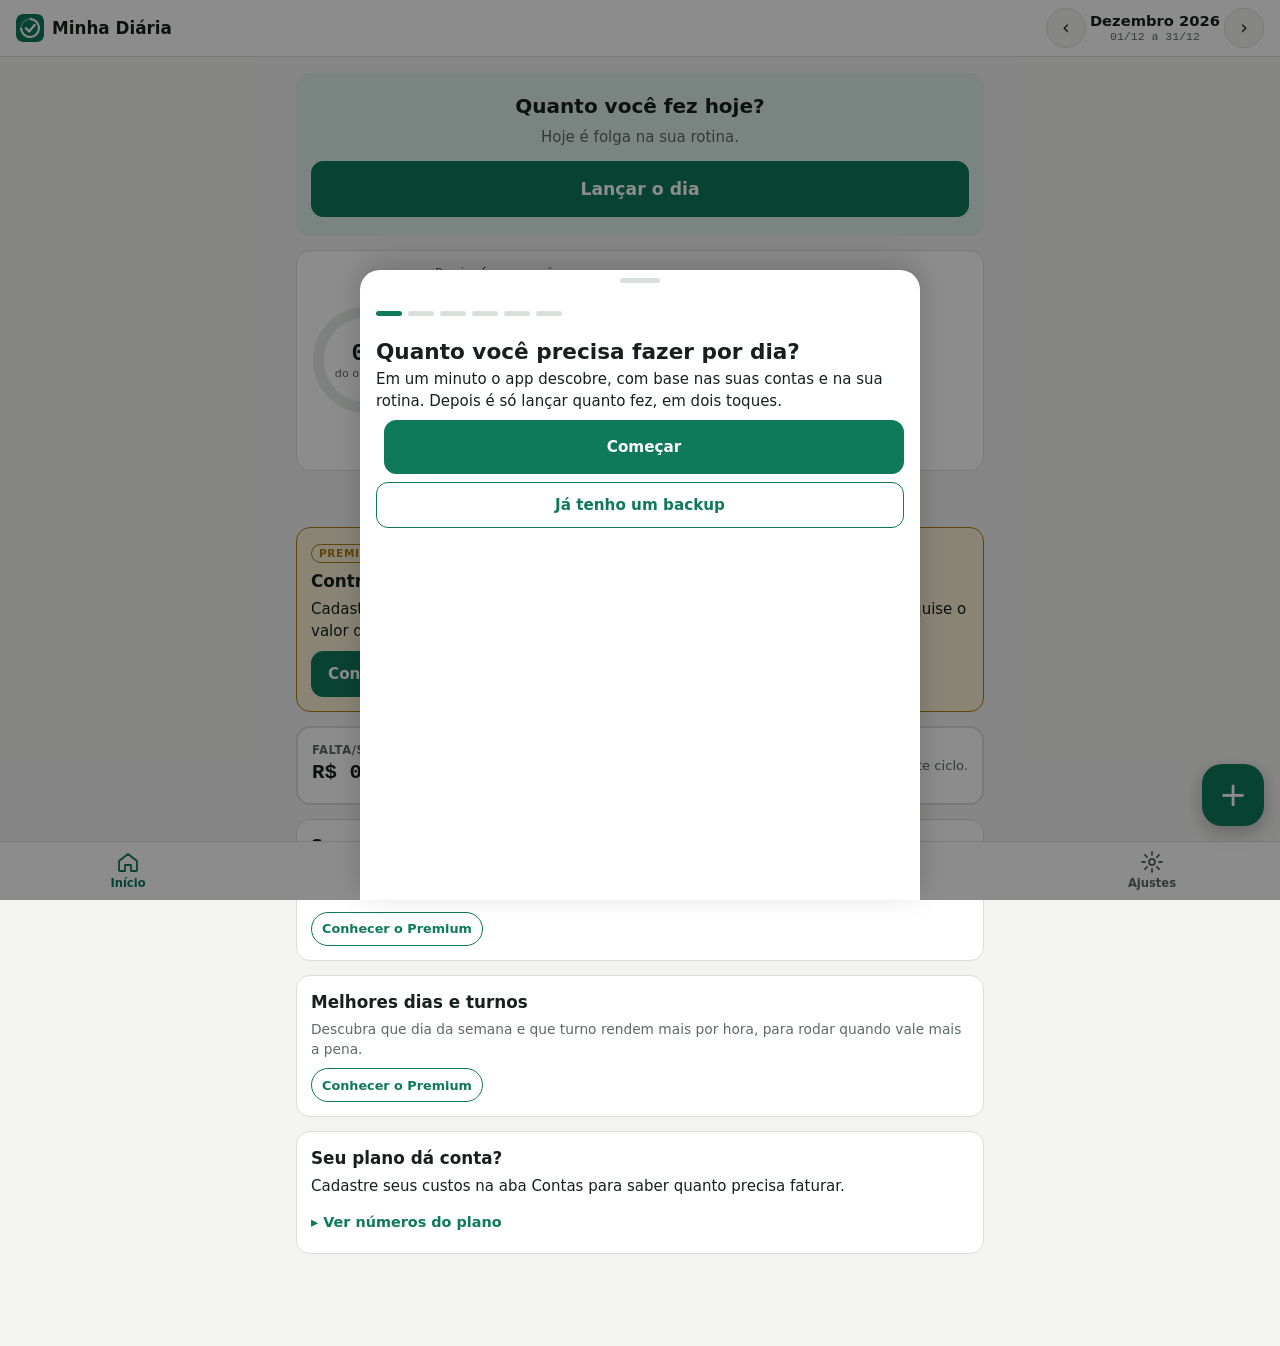
==== commit 4f2e4a69: "Novidades: lembretes, conquistas, resumo do mês, gastos do dia, análises do Premium e teste grátis C" ====
--- a/index.html
+++ b/index.html
@@ -3,6 +3,8 @@
 <head>
 <meta charset="UTF-8">
 <meta name="viewport" content="width=device-width, initial-scale=1, viewport-fit=cover">
+<!-- Segurança: o navegador só roda scripts deste site e só conversa com os serviços listados. -->
+<meta http-equiv="Content-Security-Policy" content="default-src 'self'; script-src 'self'; style-src 'self' 'unsafe-inline'; img-src 'self' data:; connect-src 'self' https://parallelum.com.br https://nominatim.openstreetmap.org https://router.project-osrm.org https://*.workers.dev; object-src 'none'; base-uri 'self'; form-action 'self'">
 <title>Minha Diária</title>
 <meta name="description" content="Controle diário para motoristas de aplicativo: quanto faturar por dia para pagar todas as contas do mês.">
 <meta name="theme-color" content="#0f7a5a">
@@ -31,6 +33,8 @@
       <div class="pend" id="pend" hidden><span class="muted">Faltou lançar:</span><div class="chips" id="pendChips"></div></div>
     </div>
 
+    <div id="avisos"></div>
+
     <div class="ring-card card">
       <svg class="ring" viewBox="0 0 120 120" aria-hidden="true"><circle cx="60" cy="60" r="52" class="ring-bg"/><circle cx="60" cy="60" r="52" class="ring-fg" id="ringFg"/></svg>
       <div class="ring-txt"><span class="num" id="pPct">0%</span><small>do objetivo</small></div>
@@ -60,6 +64,22 @@
       <dl class="kv" id="porAppKv"></dl>
     </div>
 
+    <div class="card" id="cardConq">
+      <div class="h-row"><h2>Suas conquistas</h2><button type="button" class="btn tiny" id="btnResumo">Compartilhar o mês</button></div>
+      <div class="streak" id="streak"></div>
+      <div class="badges" id="badges"></div>
+    </div>
+
+    <div class="card" id="cardEvol">
+      <div class="h-row"><h2>Sua evolução</h2><div class="seg sm" id="evolModo" role="radiogroup" aria-label="Período"><button type="button" data-m="sem">Semanas</button><button type="button" data-m="mes">Meses</button></div></div>
+      <div id="evolBox"></div>
+    </div>
+
+    <div class="card" id="cardMelhores">
+      <h2>Melhores dias e turnos</h2>
+      <div id="melhoresBox"></div>
+    </div>
+
     <div class="card" id="analise">
       <h2>Seu plano dá conta?</h2>
       <p id="aPlano"></p>
@@ -97,6 +117,7 @@
       <dl class="kv" id="kmRes"></dl>
       <p class="muted" id="kmDica"></p>
       <p class="muted">Óleo, pneus e alinhamento podem ser cadastrados "a cada X km" em Custos do carro. Eles entram aqui.</p>
+      <div id="abastBox"></div>
     </div>
 
     <!-- Grátis: um número só -->
@@ -171,6 +192,12 @@
       </div>
       <p class="status" id="bkStatus" role="status"></p>
     </div>
+    <div class="card" id="cardLembrete" hidden>
+      <h2>Lembrete diário</h2>
+      <p class="muted">Uma notificação no horário que você escolher: "Quanto você fez hoje?". Toque nela e o teclado de lançamento já abre.</p>
+      <div class="r1 lembrete"><label class="switch"><input type="checkbox" id="lemAtivo"><span>Ligado</span></label><label>Horário<input type="time" id="lemHora" value="22:00"></label></div>
+      <p class="status" id="lemStatus" role="status"></p>
+    </div>
     <div class="card">
       <h2>Aparência</h2>
       <div class="seg" id="tema" role="radiogroup" aria-label="Tema">
@@ -221,8 +248,15 @@
     </div>
     <p class="muted center pad-lucro" id="padLucro"></p>
     <div class="chips" id="padAtalhos"></div>
-    <details class="mais" id="padMais"><summary>Horas rodadas <span class="opt">opcional</span></summary>
+    <details class="mais" id="padMais"><summary>Gastos do dia, horas e turno <span class="opt">opcional</span></summary>
+      <div class="pad-fields dois">
+        <button type="button" class="pf sm" id="fGas"><small>Gastos do dia</small><output class="num" id="padGasOut">R$ 0,00</output></button>
+        <button type="button" class="pf sm" id="fLit"><small>Litros abastecidos <span class="pro-mini">PRO</span></small><output class="num" id="padLitOut">0 L</output></button>
+      </div>
+      <p class="muted pad-dica">Gastos do dia: pedágio, lanche, lavagem. Eles saem do lucro do dia.</p>
+      <label id="padPostoL" hidden>Posto onde abasteceu<input type="text" id="padPosto" maxlength="30" placeholder="Ex.: Posto Shell da Av. Brasil"></label>
       <div class="stepper" id="padHoras"></div>
+      <div class="chips" id="padTurnos" aria-label="Turno"></div>
     </details>
     <div class="keys" id="keys"></div>
     <button type="button" class="btn big" id="padSalvar">Salvar</button>
@@ -241,6 +275,21 @@
 <div class="toast" id="toast" role="status" aria-live="polite" hidden></div>
 
 <script src="premium.js"></script>
-<script src="app.js"></script>
+<!-- O app é dividido em arquivos por tela. A ordem importa: base primeiro, inicia por último. -->
+<script src="js/base.js"></script>
+<script src="js/interface.js"></script>
+<script src="js/lancamento.js"></script>
+<script src="js/inicio.js"></script>
+<script src="js/dias.js"></script>
+<script src="js/contas.js"></script>
+<script src="js/rotina.js"></script>
+<script src="js/ajustes.js"></script>
+<script src="js/configuracao.js"></script>
+<script src="js/premium-tela.js"></script>
+<script src="js/pesquisa.js"></script>
+<script src="js/lembretes.js"></script>
+<script src="js/conquistas.js"></script>
+<script src="js/analise.js"></script>
+<script src="js/inicia.js"></script>
 </body>
 </html>
--- a/styles.css
+++ b/styles.css
@@ -273,7 +273,8 @@
 .part small{color:var(--muted);font-size:.75rem}
 .part .del{height:40px}
 /* Tela de venda do Premium */
-.sheet-box.venda-box{padding-top:0}
+.sheet-box.venda-box{padding-top:0;padding-left:0;padding-right:0}
+.venda-box .venda{margin:0}
 .sheet-box.venda-box .grab{position:absolute;top:8px;left:50%;transform:translateX(-50%);z-index:1;background:rgba(255,255,255,.5)}
 .venda{display:grid;gap:14px;margin:0 -16px}
 .venda>*{margin:0 16px}
@@ -304,3 +305,44 @@
 :root[data-theme="dark"] .v-selo{color:#2a1f00}
 .v-cta{font-size:1.1rem;min-height:58px;box-shadow:0 6px 18px rgba(15,122,90,.35)}
 .v-conf{text-align:center;font-size:.8rem;color:var(--muted);margin:-4px 16px 0}
+
+/* ---------- avisos, conquistas, análises (nov/2026) ---------- */
+.pad-fields.dois .pf:first-child{grid-column:auto}
+.pad-dica{margin:6px 0 8px}
+#padMais label,#padMais .stepper{margin-top:8px}
+#padTurnos{margin-top:8px}
+#avisos{display:grid;gap:10px}
+#avisos:empty{display:none}
+.aviso{display:grid;gap:4px;border-left:4px solid var(--warn);background:var(--warn-bg)}
+.aviso.neg{border-left-color:var(--bad);background:var(--bad-bg)}
+.aviso p{margin:0;font-size:.88rem}
+.aviso .row-btns{margin-top:6px}
+.streak{display:flex;gap:12px;align-items:center;margin:6px 0 10px}
+.streak .fogo{font-size:2.2rem;font-weight:800;color:var(--accent);min-width:56px;height:56px;border-radius:999px;background:var(--accent-soft);display:grid;place-items:center}
+.streak span{display:grid;gap:2px}
+.badges{display:flex;flex-wrap:wrap;gap:6px}
+.badge{display:inline-flex;gap:4px;align-items:center;font-size:.78rem;font-weight:700;padding:4px 10px;border-radius:999px;background:var(--chip);color:var(--muted)}
+.badge.on{background:var(--gold-bg);color:var(--gold)}
+.trava{display:grid;gap:8px;justify-items:start}
+.trava p{margin:0}
+.graf{width:100%;height:auto;display:block;margin-top:6px}
+.graf .b-fat{fill:var(--accent)}
+.graf .b-luc{fill:var(--gold)}
+.graf .eixo{stroke:var(--line)}
+.graf text{fill:var(--muted);font-size:10px;font-family:var(--font)}
+.legenda{font-size:.8rem;color:var(--muted);display:flex;gap:6px;align-items:center;margin:6px 0 0}
+.lg{display:inline-block;width:10px;height:10px;border-radius:3px;margin-left:6px}
+.lg.fat{background:var(--accent);margin-left:0}.lg.luc{background:var(--gold)}
+.rank{display:grid;gap:6px;margin-top:6px}
+.rk{display:grid;grid-template-columns:44px 1fr auto;gap:8px;align-items:center;font-size:.88rem}
+.rk .bar{height:10px;border-radius:999px;background:var(--chip);overflow:hidden}
+.rk .bar i{display:block;height:100%;background:var(--accent);opacity:.55;border-radius:999px}
+.rk.top .bar i{opacity:1}
+.rk.top b{color:var(--accent)}
+#abastBox h3{font-size:.95rem;margin:14px 0 0}
+.switch{display:flex;gap:8px;align-items:center;font-size:.95rem;color:var(--fg);font-weight:600}
+.switch input{width:22px;height:22px;min-height:0;accent-color:var(--accent)}
+.lembrete{display:grid;grid-template-columns:auto 1fr;gap:12px;align-items:end}
+.resumo-img{width:100%;max-width:320px;justify-self:center;border-radius:14px;margin:10px auto;display:block;border:1px solid var(--line)}
+.v-trial{font-size:.82rem;color:var(--muted);text-align:center;margin:6px 0 0}
+.venda>.btn.big{width:auto}
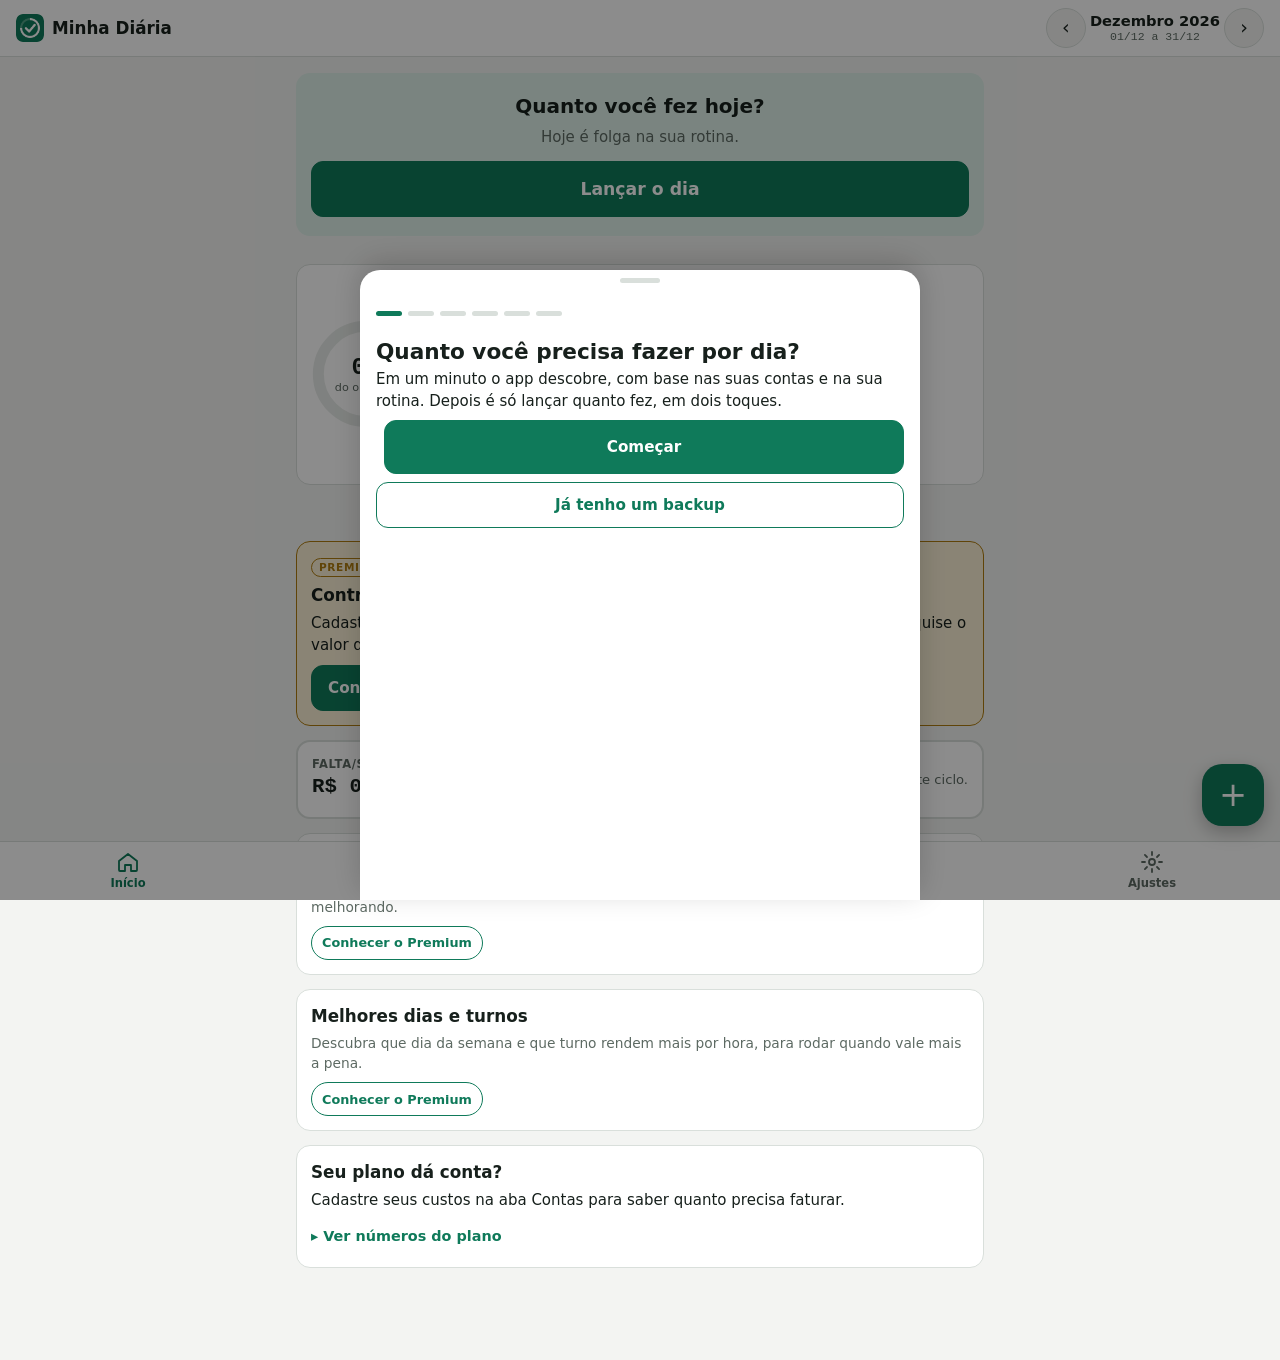
==== commit e56257b5: "Modo desenvolvedor: Premium liberado por código e selo PRO nos recursos do Premium Co-Authored-By: C" ====
--- a/index.html
+++ b/index.html
@@ -33,6 +33,7 @@
       <div class="pend" id="pend" hidden><span class="muted">Faltou lançar:</span><div class="chips" id="pendChips"></div></div>
     </div>
 
+    <div id="devAviso"></div>
     <div id="avisos"></div>
 
     <div class="ring-card card">
@@ -70,12 +71,12 @@
       <div class="badges" id="badges"></div>
     </div>
 
-    <div class="card" id="cardEvol">
+    <div class="card pro-card" id="cardEvol">
       <div class="h-row"><h2>Sua evolução</h2><div class="seg sm" id="evolModo" role="radiogroup" aria-label="Período"><button type="button" data-m="sem">Semanas</button><button type="button" data-m="mes">Meses</button></div></div>
       <div id="evolBox"></div>
     </div>
 
-    <div class="card" id="cardMelhores">
+    <div class="card pro-card" id="cardMelhores">
       <h2>Melhores dias e turnos</h2>
       <div id="melhoresBox"></div>
     </div>
@@ -117,7 +118,7 @@
       <dl class="kv" id="kmRes"></dl>
       <p class="muted" id="kmDica"></p>
       <p class="muted">Óleo, pneus e alinhamento podem ser cadastrados "a cada X km" em Custos do carro. Eles entram aqui.</p>
-      <div id="abastBox"></div>
+      <div id="abastBox" class="pro-card"></div>
     </div>
 
     <!-- Grátis: um número só -->
@@ -134,12 +135,12 @@
 
     <!-- Premium: finanças completas -->
     <div id="premiumContas" hidden>
-      <div class="card">
+      <div class="card pro-card">
         <h2>Contas da casa e dívidas</h2>
         <div class="chips add" id="chipsCasa"></div>
         <div id="listaCasa" class="items"></div>
       </div>
-      <div class="card">
+      <div class="card pro-card">
         <h2>Faturas e contas só de <span class="nomeCiclo"></span></h2>
         <p class="muted">Valores que mudam todo mês, como a fatura de cada cartão.</p>
         <div id="listaExtra" class="items"></div>
@@ -148,7 +149,7 @@
           <button type="button" class="btn ghost" id="copiaExtra">Copiar do ciclo anterior</button>
         </div>
       </div>
-      <div class="card">
+      <div class="card pro-card">
         <h2>Outras entradas</h2>
         <p class="muted">Salário, pensão, aluguel recebido. Reduz o que você precisa faturar.</p>
         <div id="listaEnt" class="items"></div>
@@ -205,7 +206,7 @@
       </div>
     </div>
     <div class="card">
-      <h2>Sobre</h2>
+      <h2 id="sobreH">Sobre</h2>
       <p class="muted">O app Minha Diária não tem ligação com Uber, 99, inDrive ou outra empresa. Seus dados ficam no seu aparelho. <a href="privacidade.html">Política de privacidade</a>.</p>
       <div class="row-btns">
         <button type="button" class="btn ghost" id="refazer">Refazer configuração inicial</button>
@@ -290,6 +291,7 @@
 <script src="js/lembretes.js"></script>
 <script src="js/conquistas.js"></script>
 <script src="js/analise.js"></script>
+<script src="js/dev.js"></script>
 <script src="js/inicia.js"></script>
 </body>
 </html>
--- a/styles.css
+++ b/styles.css
@@ -346,3 +346,8 @@
 .resumo-img{width:100%;max-width:320px;justify-self:center;border-radius:14px;margin:10px auto;display:block;border:1px solid var(--line)}
 .v-trial{font-size:.82rem;color:var(--muted);text-align:center;margin:6px 0 0}
 .venda>.btn.big{width:auto}
+/* modo desenvolvedor: selo PRO nos recursos do Premium */
+.dev-aviso{border:2px dashed var(--gold);background:var(--gold-bg);display:grid;gap:6px}
+.dev-aviso p,.dev-aviso ul{margin:0;font-size:.86rem}
+.dev-aviso ul{padding-left:18px}
+body.dev .pro-card>h2::after,body.dev .pro-card h3::after,body.dev .pro-card .h-row h2::after{content:"PRO";font-size:.62rem;font-weight:800;background:var(--gold-bg);color:var(--gold);padding:1px 5px;border-radius:4px;margin-left:6px;vertical-align:middle}
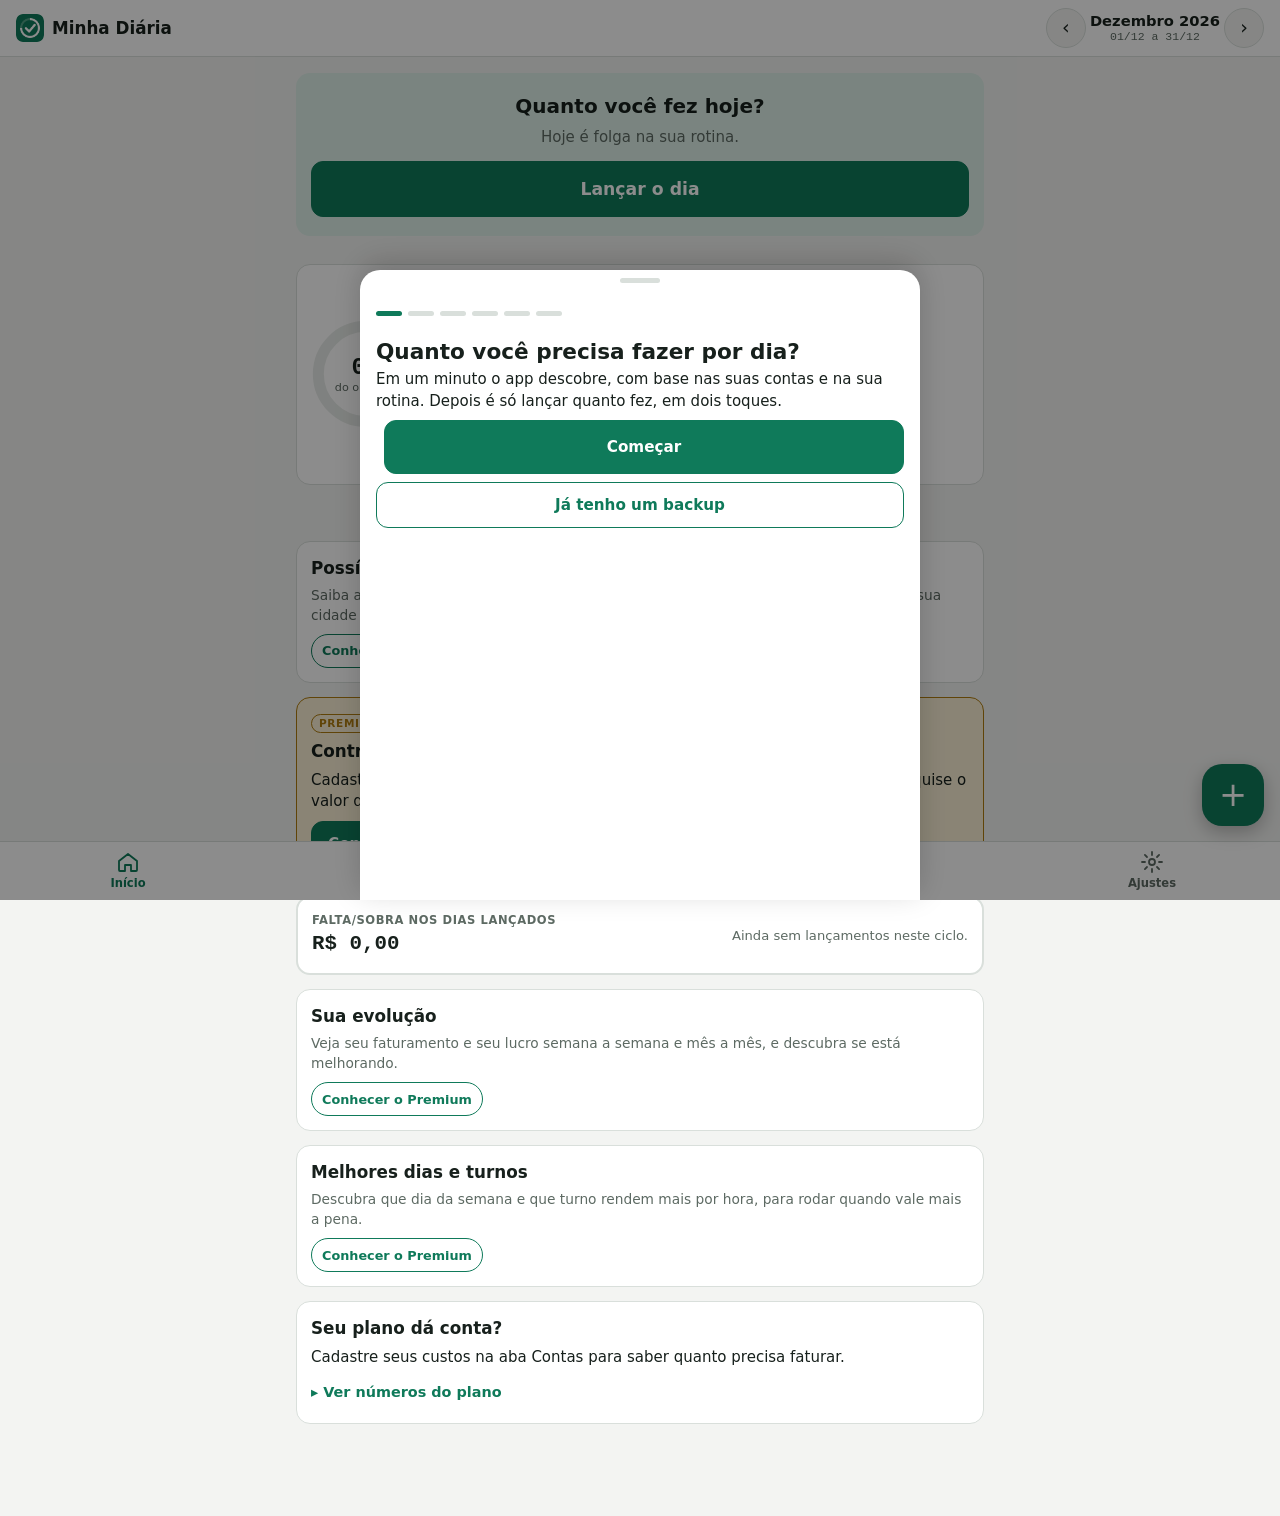
==== commit 50ced5a6: "Feriados e Possíveis Dinâmicos (Premium); horas por dia e gasto por km calculado na configuração Co-" ====
--- a/index.html
+++ b/index.html
@@ -4,7 +4,7 @@
 <meta charset="UTF-8">
 <meta name="viewport" content="width=device-width, initial-scale=1, viewport-fit=cover">
 <!-- Segurança: o navegador só roda scripts deste site e só conversa com os serviços listados. -->
-<meta http-equiv="Content-Security-Policy" content="default-src 'self'; script-src 'self'; style-src 'self' 'unsafe-inline'; img-src 'self' data:; connect-src 'self' https://parallelum.com.br https://nominatim.openstreetmap.org https://router.project-osrm.org https://*.workers.dev; object-src 'none'; base-uri 'self'; form-action 'self'">
+<meta http-equiv="Content-Security-Policy" content="default-src 'self'; script-src 'self'; style-src 'self' 'unsafe-inline'; img-src 'self' data:; connect-src 'self' https://parallelum.com.br https://nominatim.openstreetmap.org https://router.project-osrm.org https://*.workers.dev https://api.open-meteo.com https://identitytoolkit.googleapis.com https://securetoken.googleapis.com https://firestore.googleapis.com; object-src 'none'; base-uri 'self'; form-action 'self'">
 <title>Minha Diária</title>
 <meta name="description" content="Controle diário para motoristas de aplicativo: quanto faturar por dia para pagar todas as contas do mês.">
 <meta name="theme-color" content="#0f7a5a">
@@ -48,6 +48,11 @@
     </div>
     <p class="muted center" id="tFaltaNote"></p>
 
+    <div class="card pro-card" id="cardDin">
+      <h2>Possíveis Dinâmicos</h2>
+      <div id="dinBox"></div>
+    </div>
+
     <div class="card upsell" id="upInicio">
       <span class="pro-tag">Premium</span>
       <h2>Controle suas finanças completas</h2>
@@ -166,6 +171,10 @@
       <div id="rotina" class="rot"></div>
       <p class="sum" id="rotSoma"></p>
     </div>
+    <div class="card pro-card" id="cardFer">
+      <h2>Feriados</h2>
+      <div id="ferBox"></div>
+    </div>
     <div class="card">
       <h2>Datas especiais</h2>
       <p class="muted">Jogos, shows, feriados. A meta da data especial substitui a da rotina naquele dia.</p>
@@ -177,6 +186,10 @@
   <!-- AJUSTES -->
   <section class="view" data-view="ajustes" hidden>
     <div class="card" id="cardPremium"></div>
+    <div class="card" id="cardConta" hidden>
+      <h2>Sua conta</h2>
+      <div id="contaBox"></div>
+    </div>
     <div class="card">
       <h2>Ciclo</h2>
       <p class="muted">O ciclo é o seu "mês": vai do dia em que as contas vencem até a véspera do próximo vencimento.</p>
@@ -291,7 +304,10 @@
 <script src="js/lembretes.js"></script>
 <script src="js/conquistas.js"></script>
 <script src="js/analise.js"></script>
+<script src="js/feriados.js"></script>
 <script src="js/dev.js"></script>
+<script src="js/nuvem-config.js"></script>
+<script src="js/nuvem.js"></script>
 <script src="js/inicia.js"></script>
 </body>
 </html>
--- a/styles.css
+++ b/styles.css
@@ -351,3 +351,24 @@
 .dev-aviso p,.dev-aviso ul{margin:0;font-size:.86rem}
 .dev-aviso ul{padding-left:18px}
 body.dev .pro-card>h2::after,body.dev .pro-card h3::after,body.dev .pro-card .h-row h2::after{content:"PRO";font-size:.62rem;font-weight:800;background:var(--gold-bg);color:var(--gold);padding:1px 5px;border-radius:4px;margin-left:6px;vertical-align:middle}
+.danger-t{color:var(--bad)!important;border-color:var(--bad)!important}
+.btn.wide{width:100%}
+
+/* configuração: separação entre os itens e os valores; horas por dia */
+.wz-sep{margin:6px 0 0;padding-top:12px;border-top:1px solid var(--line);font-weight:600;font-size:.9rem;color:var(--muted)}
+.wz-dias{display:grid;gap:8px;margin-top:4px}
+.wz-dias>.btn{justify-self:start}
+/* feriados e possíveis dinâmicos */
+.cid-sel{display:grid;grid-template-columns:90px 1fr;gap:8px}
+.cid-atual{display:flex;flex-wrap:wrap;gap:6px;align-items:center}
+.linkbtn{background:none;border:0;padding:0;color:var(--accent);font:inherit;font-weight:600;text-decoration:underline;cursor:pointer}
+.fer-lista,.din-lista{display:grid;gap:8px;margin:8px 0}
+.fer,.din{display:grid;grid-template-columns:58px minmax(0,1fr) auto;gap:10px;align-items:center;padding:10px;border:1px solid var(--line);border-radius:12px}
+.fer.on{border-color:var(--accent);background:var(--accent-soft)}
+.fer-d{display:grid;text-align:center;line-height:1.15}.fer-d small,.fer-t small{color:var(--muted);font-size:.8rem}
+.fer-t{display:grid;gap:2px;min-width:0}.fer-t b{overflow-wrap:anywhere}
+.tag{display:inline-block;font-size:.7rem;font-weight:700;padding:1px 6px;border-radius:6px;background:var(--chip);color:var(--fg)}
+.tag.t-est{background:var(--warn-bg);color:var(--warn)}.tag.t-mun{background:var(--good-bg);color:var(--good)}.tag.t-fac{background:var(--chip);color:var(--muted)}
+.din.t-chuva{border-left:4px solid var(--accent)}.din.t-fer{border-left:4px solid var(--warn)}.din.t-cid,.din.t-nac{border-left:4px solid var(--gold)}
+.fonte{font-size:.78rem}
+.wz-dias .stepper{display:grid;grid-template-columns:48px 1fr;align-items:center;gap:8px}.wz-dias .st-rot{margin:0;font-weight:600}
